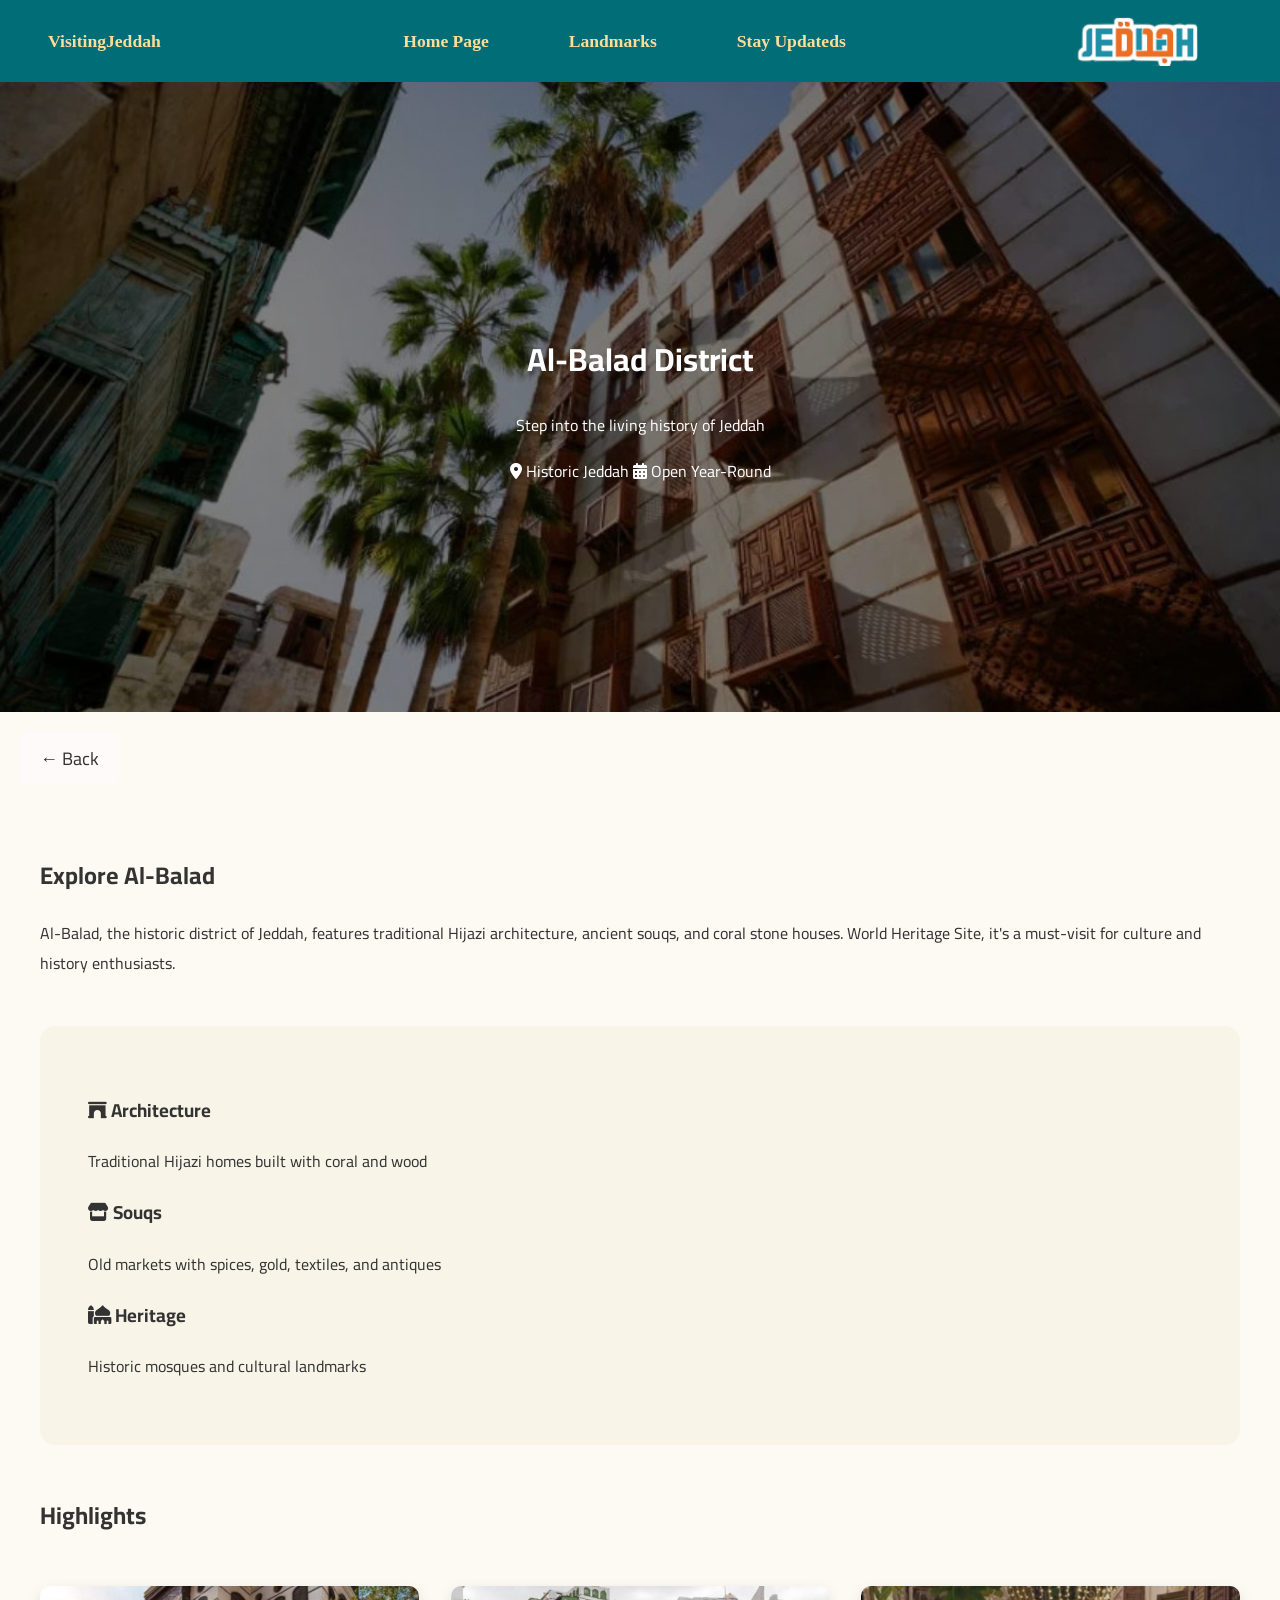
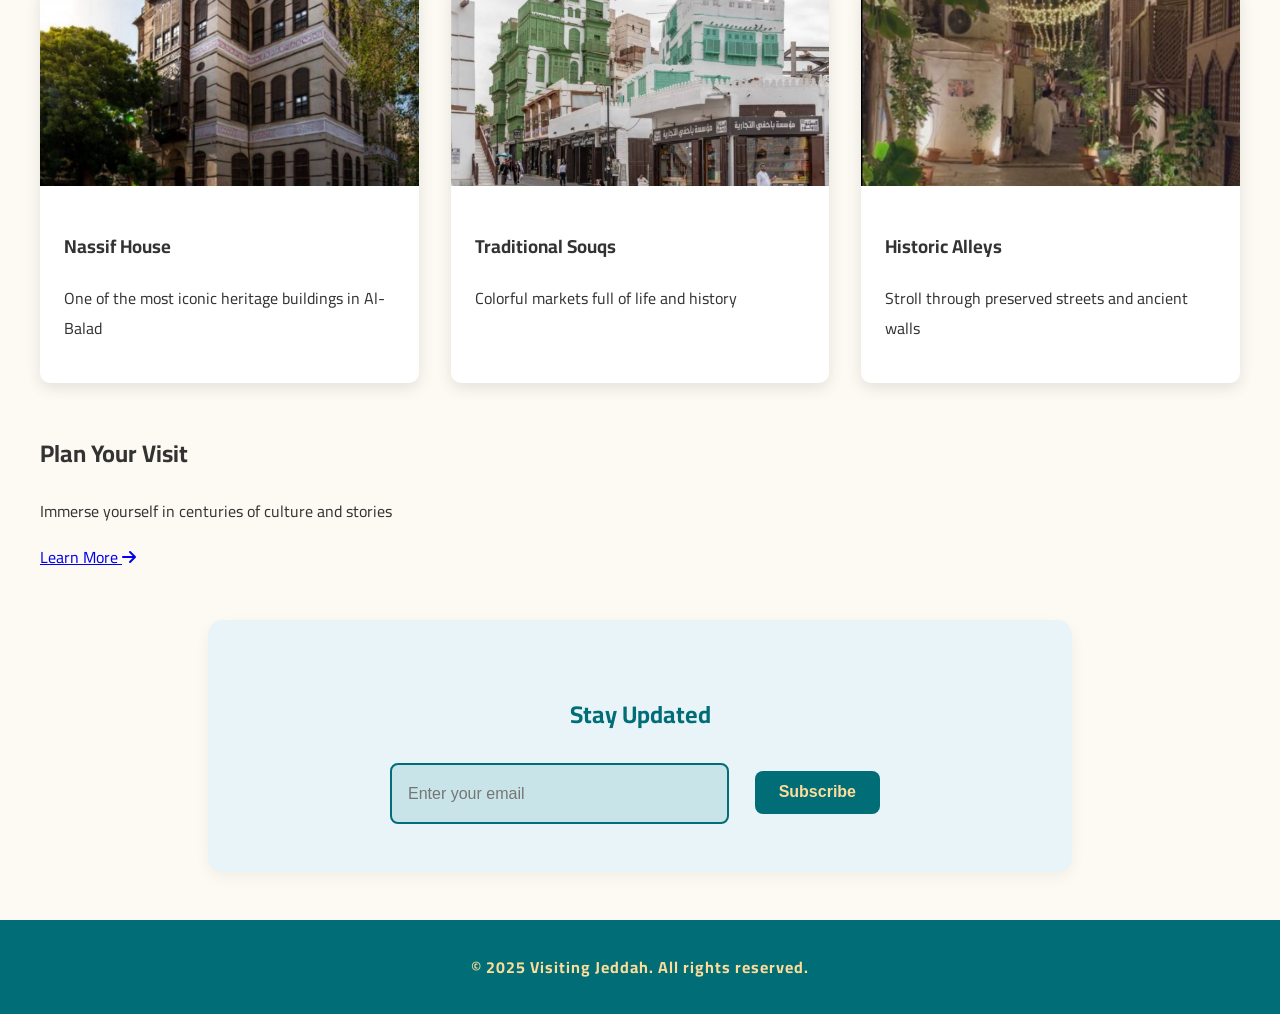
==== albalad.html @ 14b455c6 "first upload" ====
<!DOCTYPE html>
<html lang="en">
<head>
  <meta charset="UTF-8">
  <title>Al-Balad | Jeddah</title>
  <link rel="stylesheet" href="style.css">
  <link href="https://fonts.googleapis.com/css2?family=Cairo:wght@300;400;600;700&display=swap" rel="stylesheet">
  <link rel="stylesheet" href="https://cdnjs.cloudflare.com/ajax/libs/font-awesome/6.0.0/css/all.min.css">
  <style>
    .albalad-hero {
        background: linear-gradient(rgba(0,0,0,0.5), rgba(0,0,0,0.5)), url('image/AL Balad/Image 2025-05-15 Al-Balad 1.jpg') no-repeat center center / cover;
        height: 70vh;
        display: flex;
        align-items: center;
        justify-content: center;
        color: white;
        text-align: center;
    }
    .biennale-content {
      max-width: 1200px;
      margin: 3rem auto;
      padding: 0 2rem;
    }
    .exhibition-highlights {
      display: grid;
      grid-template-columns: repeat(auto-fit, minmax(300px, 1fr));
      gap: 2rem;
      margin: 3rem 0;
    }
    .highlight-card {
      background: white;
      border-radius: 10px;
      overflow: hidden;
      box-shadow: 0 5px 15px rgba(0,0,0,0.1);
      transition: transform 0.3s;
    }
    .highlight-card:hover {
      transform: translateY(-10px);
    }
    .highlight-image {
      height: 200px;
      background-size: cover;
      background-position: center;
    }
    .highlight-text {
      padding: 1.5rem;
    }
    .info-section {
      background: #f8f4e8;
      padding: 3rem;
      border-radius: 15px;
      margin: 3rem 0;
    }
    .back-btn {
      display: inline-block;
     margin: 20px;
     font-size: 18px;
     background-color: #fffafa;
     color: #333;
     padding: 10px 20px;
     text-decoration: none;
     border: none;
    border-radius: 5px;
    cursor: pointer;
}
  </style>
</head>
<body>

  <nav class="main-nav">
    <a href="index.html" class="logo">Visiting<span>Jeddah</span></a>
    <div class="nav-container">
        
      <ul>
        <li><a href="index.html">Home Page </a></li>
        <li><a href="explore.html">Landmarks</a></li>
        <li><a href="#newsletter">Stay Updateds</a></li>
      </ul>
    </div>
    <img src="image/Jeddah _ جدة Sticker by albobah.png" class="nav-image"
    height="50" alt="">
  </nav>
  
  <header class="albalad-hero hero">
    <div class="hero-content">
      <h1>Al-Balad District</h1>
      <p>Step into the living history of Jeddah</p>
      <div class="hero-details">
        <span><i class="fas fa-map-marker-alt"></i> Historic Jeddah</span>
        <span><i class="fas fa-calendar-alt"></i> Open Year-Round</span>
      </div>
    </div>
  </header>
  
  <a href="explore.html" class="back-btn">← Back</a>

  
  <main class="biennale-content">
    <section class="intro-section">
      <h2>Explore Al-Balad</h2>
      <p>Al-Balad, the historic district of Jeddah, features traditional Hijazi architecture, ancient souqs, and coral stone houses.  World Heritage Site, it's a must-visit for culture and history enthusiasts.</p>
    </section>

    <section class="info-section">
      <div class="info-grid">
        <div>
          <h3><i class="fas fa-archway"></i> Architecture</h3>
          <p>Traditional Hijazi homes built with coral and wood</p>
        </div>
        <div>
          <h3><i class="fas fa-store"></i> Souqs</h3>
          <p>Old markets with spices, gold, textiles, and antiques</p>
        </div>
        <div>
          <h3><i class="fas fa-mosque"></i> Heritage</h3>
          <p>Historic mosques and cultural landmarks</p>
        </div>
      </div>
    </section>

    <section class="exhibition-section">
      <h2>Highlights</h2>
      <div class="exhibition-highlights">
        <div class="highlight-card">
          <div class="highlight-image" style="background-image: url('image/AL Balad/Image 2025-05-15 Al-Balad 2.jpg')"></div>
          <div class="highlight-text">
            <h3>Nassif House</h3>
            <p>One of the most iconic heritage buildings in Al-Balad</p>
          </div>
        </div>
        <div class="highlight-card">
          <div class="highlight-image" style="background-image: url('image/AL Balad/Image 2025-05-15 Al-Balad3.jpg')"></div>
          <div class="highlight-text">
            <h3>Traditional Souqs</h3>
            <p>Colorful markets full of life and history</p>
          </div>
        </div>
        <div class="highlight-card">
          <div class="highlight-image" style="background-image: url('image/AL Balad/Image 2025-05-15 AL balad5.jpg')"></div>
          <div class="highlight-text">
            <h3>Historic Alleys</h3>
            <p>Stroll through preserved streets and ancient walls</p>
          </div>
        </div>
      </div>
    </section>

    <section class="cta-section">
      <h2>Plan Your Visit</h2>
      <p>Immerse yourself in centuries of culture and stories</p>
      <a href="https://www.visitalbalad.com/en" class="cta-button" target="_blank">Learn More <i class="fas fa-arrow-right"></i></a>
    </section>
    </main>
    <section id="newsletter" class="newsletter">
      <h3>Stay Updated</h3>
      <form id="subscribeForm" class="email-subscription">
        <input type="email" id="emailInput" placeholder="Enter your email" required>
        <button type="submit">Subscribe</button>
      </form>
      <p id="thankYouMsg" style="display:none; color: green; font-weight:bold; margin-top: 10px;">
        Thank you for subscribing!
      </p>
    </section>
     
    <script>
    document.getElementById("subscribeForm").addEventListener("submit", function(event) {
      event.preventDefault(); 
      var msg = document.getElementById("thankYouMsg");
      msg.style.display = "block"; 
      setTimeout(function() {
        msg.style.display = "none";
      }, 3000);
    });
    
    </script>
     

    <footer>
      <p>&copy; 2025 Visiting Jeddah. All rights reserved.</p>
    </footer>
    
</body>
</html>
---- style.css ----
body {
    margin: 0;
    font-family: 'Cairo', sans-serif;
    background-color: #fdf9f3;
    color: #333;
  }
  
  html {
    scroll-behavior: smooth;
  }
  

  .main-nav {
    background-color: #006d77;
    padding: 1rem 2rem;
    box-shadow: 0 2px 10px rgba(0, 0, 0, 0.1);
  }
  .main-nav {
    display: flex;
    justify-content: space-between;
    align-items: center;
  }

  .nav-image {
    margin-right:50px; 
    display: flex;
    justify-content: right;
  }


  .main-nav ul {
    list-style: none;
    margin: 0;
    padding: 0;
    display: flex;
    justify-content: center;
    
    gap: 3rem;
  }
  
  .main-nav a {
    color: #ffdd99;
    text-decoration: none;
    font-family: "Tagesschrift";
    font-size: 1.1rem;
    font-weight: 700;
    padding: 0.5rem 1rem;
    transition: color 0.3s ease;
  }
  
  .main-nav a:hover {
    color: #ffffff;
    text-decoration: underline;
  }
  

  .main-hero {
    background: linear-gradient(rgba(0, 0, 0, 0.6), rgba(0, 0, 0, 0.6));
    height: 90vh;
    display: flex;
    align-items: center;
    justify-content: center;
    text-align: center;
    color: white;
    position: relative;
    border-radius: 0 0 25px 25px;
    background-image: url('image/65017ec2bd0d59041f22a3ac_jeddah.jpg');
    background-size: cover;
    background-position: center;
    transition: background-image 0.5s ease;
  }
  
  
  .main-hero-content {
    background-color: rgba(255, 255, 255, 0.1);
    padding: 2rem 3rem;
    border-radius: 20px;
    backdrop-filter: blur(5px);
    animation: fadeInDown 1s ease-out;
  }
  
  .main-hero-content h1 {
    font-size: 3rem;
    margin-bottom: 1rem;
    color: #ffdd99;
  }
  
  .main-hero-content p {
    font-size: 1.2rem;
    color: #fdfdfd;
  }

  .main-hero:hover {
    background-image: url('image/jeddahph2.png.jpg');
  }
  
  .itinerary-card{
    background:#dbeaf2;
    border-radius:16px;
    box-shadow:0 4px 18px rgba(0,0,0,.08);
    margin-bottom: 1.25rem;      
    overflow: hidden;             
    width: 100%;                 
    max-width: 100%;             
    box-sizing: border-box; 
    display:flex;
    flex-wrap:wrap;
  }
  .img-grid{
    flex:1 1 500px;
    display:grid;
    
    gap:8px;
    padding:24px;}
  
  
  .details{
    flex:1 1 320px;
    padding:48px 40px;
    min-width:280px;
  }
  .details h6{
    margin:0 0 6px;
    text-transform:uppercase;
    font-size:12px;color:#8a8a8a;
    letter-spacing:.5px;
  }
  .details h2{
    margin:0 0 18px;
    font-size:28px;
    line-height:1.25;
  }
  .details p{
    margin:0 0 28px;
    color:#555;
    line-height:1.6;
  }

  .cards-container {
    display: flex;
    flex-direction: column;
    align-items: center;
    gap: 1.5rem;
    padding: 2rem;
  }
    
  .row {
    display: flex;
    justify-content: center;
    gap: 2rem;
    flex-wrap: wrap;
    margin-bottom: 1rem;
  }
    p1{
      background-color:#cde8f2;
      border-radius: 10px;
      margin: 10px;
    }
    .card{
      display: block;
      width: 15cm;
      height: 7.5cm;
      background-image:url("image/Jeddah-Yacht-Club-Marina.png");
      background-size: cover;
      background-position: center;
      background-repeat: no-repeat;
      background-color: #ffffff;
      border-radius: 20px;
      border: 2px solid #006d77;
      padding: 1.5rem;
      text-align: center;
      text-decoration: none;
      color: #ffffff;
      transition: all 0.3s ease;
      box-shadow: 0 6px 16px rgba(0, 0, 0, 0.07);
    }
  
    .card1 {
      display: block;
      width: 15cm;
      height: 7.5cm;
      background-image:url("image/RFY3MEI7ESNI3SDD4LVPNYPF6M.jpg");
      background-size: cover;
      background-position: center;
      background-repeat: no-repeat;
      background-color: #ffffff;
      border-radius: 20px;
      border: 2px solid #006d77;
      padding: 1.5rem;
      text-align: center;
      text-decoration: none;
      color: #ffffff;
      transition: all 0.3s ease;
      box-shadow: 0 6px 16px rgba(0, 0, 0, 0.07);
    }
  
    .card2 {
      display: block;
      width: 15cm;
      height: 7.5cm;
      background-image:url("image/art.JPG");
      background-size: cover;
      background-position: center;
      background-repeat: no-repeat;
      background-color: #ffffff;
      border-radius: 20px;
      border: 2px solid #006d77;
      padding: 1.5rem;
      text-align: center;
      text-decoration: none;
      color: #ffffff;
      transition: all 0.3s ease;
      box-shadow: 0 6px 16px rgba(0, 0, 0, 0.07);
    }
  
    .card3{
      display: block;
      width: 15cm;
      height:7.5cm;
      background-image:url("image/w6WvOcgIltDnesT5p82S8QKuw3GS2NWeLCydoYrV.jpg");
      background-size: cover;
      background-position: center;
      background-repeat: no-repeat;
      background-color: #ffffff;
      border-radius: 20px;
      border: 2px solid #006d77;
      padding: 1.5rem;
      text-align: center;
      text-decoration: none;
      color: #ffffff;
      transition: all 0.3s ease;
      box-shadow: 0 6px 16px rgba(0, 0, 0, 0.07);}
  
    


  .card:hover {
    transform: translateY(-4px);
    box-shadow: 0 12px 24px rgba(0, 0, 0, 0.1);
    
  }
  
  .card1:hover {
    transform: translateY(-4px);
    box-shadow: 0 12px 24px rgba(0, 0, 0, 0.1);
    
  }

  .card2:hover {
    transform: translateY(-4px);
    box-shadow: 0 12px 24px rgba(0, 0, 0, 0.1);
    
  }
  

  .card3:hover {
    transform: translateY(-4px);
    box-shadow: 0 12px 24px rgba(0, 0, 0, 0.1);
    
  }
  .card h3,.card1 h3 ,.card2 h3,.card3 h3{
    margin: 0 0 0.5rem;
    font-size: 1.4rem;
    color: #ffffff;
  }
  
  .card p,.card1 p,.card2 p,.card3 p{
    margin: 0 0 1rem;
    color: #ffffff;
    font-size: 0.95rem;
  }
  
.card-link {
  font-weight: bold;
  color: #ffffff;
  text-decoration: none;
  font-size: 0.95rem;
  text-shadow: 1px 1px 3px rgba(0, 0, 0, 0.7); 
}

  .card-link {
    font-weight: bold;
    color: #ffffff;
    text-decoration: none;
    font-size: 0.95rem;
  }
  
  .card-link:hover {
    text-decoration: underline;
  }
  
  .newsletter {
    background-color: #e8f4f8;
    padding: 3rem 2rem;
    text-align: center;
    margin: 2rem auto;
    max-width: 800px;
    border-radius: 15px;
    box-shadow: 0 5px 15px rgba(0, 0, 0, 0.05);
  }
  
  .newsletter h3 {
    color: #006d77;
    margin-bottom: 1.5rem;
    font-size: 1.5rem;
  }
  
  .email-subscription {
    display: flex;
    justify-content: center;
    gap: 1rem;
    max-width: 500px;
    margin: 0 auto;
  }
  
  .email-subscription input {
    padding: 0.8rem 1rem;
    border: 2px solid #006d77;
    border-radius: 8px;
    font-size: 1rem;
    flex-grow: 1;
    min-width: 200px;
  }
  
  .email-subscription button {
    background-color: #006d77;
    color: #ffdd99;
    border: none;
    padding: 0.8rem 1.5rem;
    border-radius: 8px;
    font-size: 1rem;
    font-weight: bold;
    cursor: pointer;
    transition: background-color 0.3s ease;
  }
  
  .email-subscription button:hover {
    background-color: #00565e;
  }
  
  footer {
    text-align: center;
    padding: 1rem;
    background: #006d77;
    color: #ffdd99;
    margin-top: 3rem;
    font-weight: bold;
    letter-spacing: 1px;
  }


  .events-divider {
    margin: 40px 0;
  }
  
  .divider-title {
    color: #006d77;
    text-align: center;
    font-size: 1.8rem;
    margin: 30px 0;
  }
  
  .seasonal-cards {
    display: flex;
    justify-content: center;
    gap: 20px;
    flex-wrap: wrap;
  }

  .popup {
    display: none; 
    position: fixed; 
     
    left: 0; top: 0;
    width: 100%; height: 100%;
    background-color: rgba(77, 77, 77, 0.5);
  }

 .popup-content {
background-color:#ffffff;
margin: 15% auto;
padding: 50px;

width: 300px;
text-align: center;

position: relative; 
}

.close-btn {
position: absolute; 
top: 10px;         
right: 10px;      
font-size: 24px;
background: none;
border: none;
color: #333;
cursor: pointer;
}


  

  input {
    padding: 8px;
    width: 90%;
    margin-top: 2.5px;
    background-color: #c9e4e8;
  }

  button {
  background-color: #006d77;
  color: #ffdd99;
  border: none;
  margin: 10px;
  border-radius: 8px;
  font-size: 1rem;
  font-weight: bold;
  cursor: pointer;

  transition: background-color 0.3s ease;
  }
  video{
    width: 300px;
height: 200px;
border:10 cm;
  }
  p{
    font-size: medium;
  }
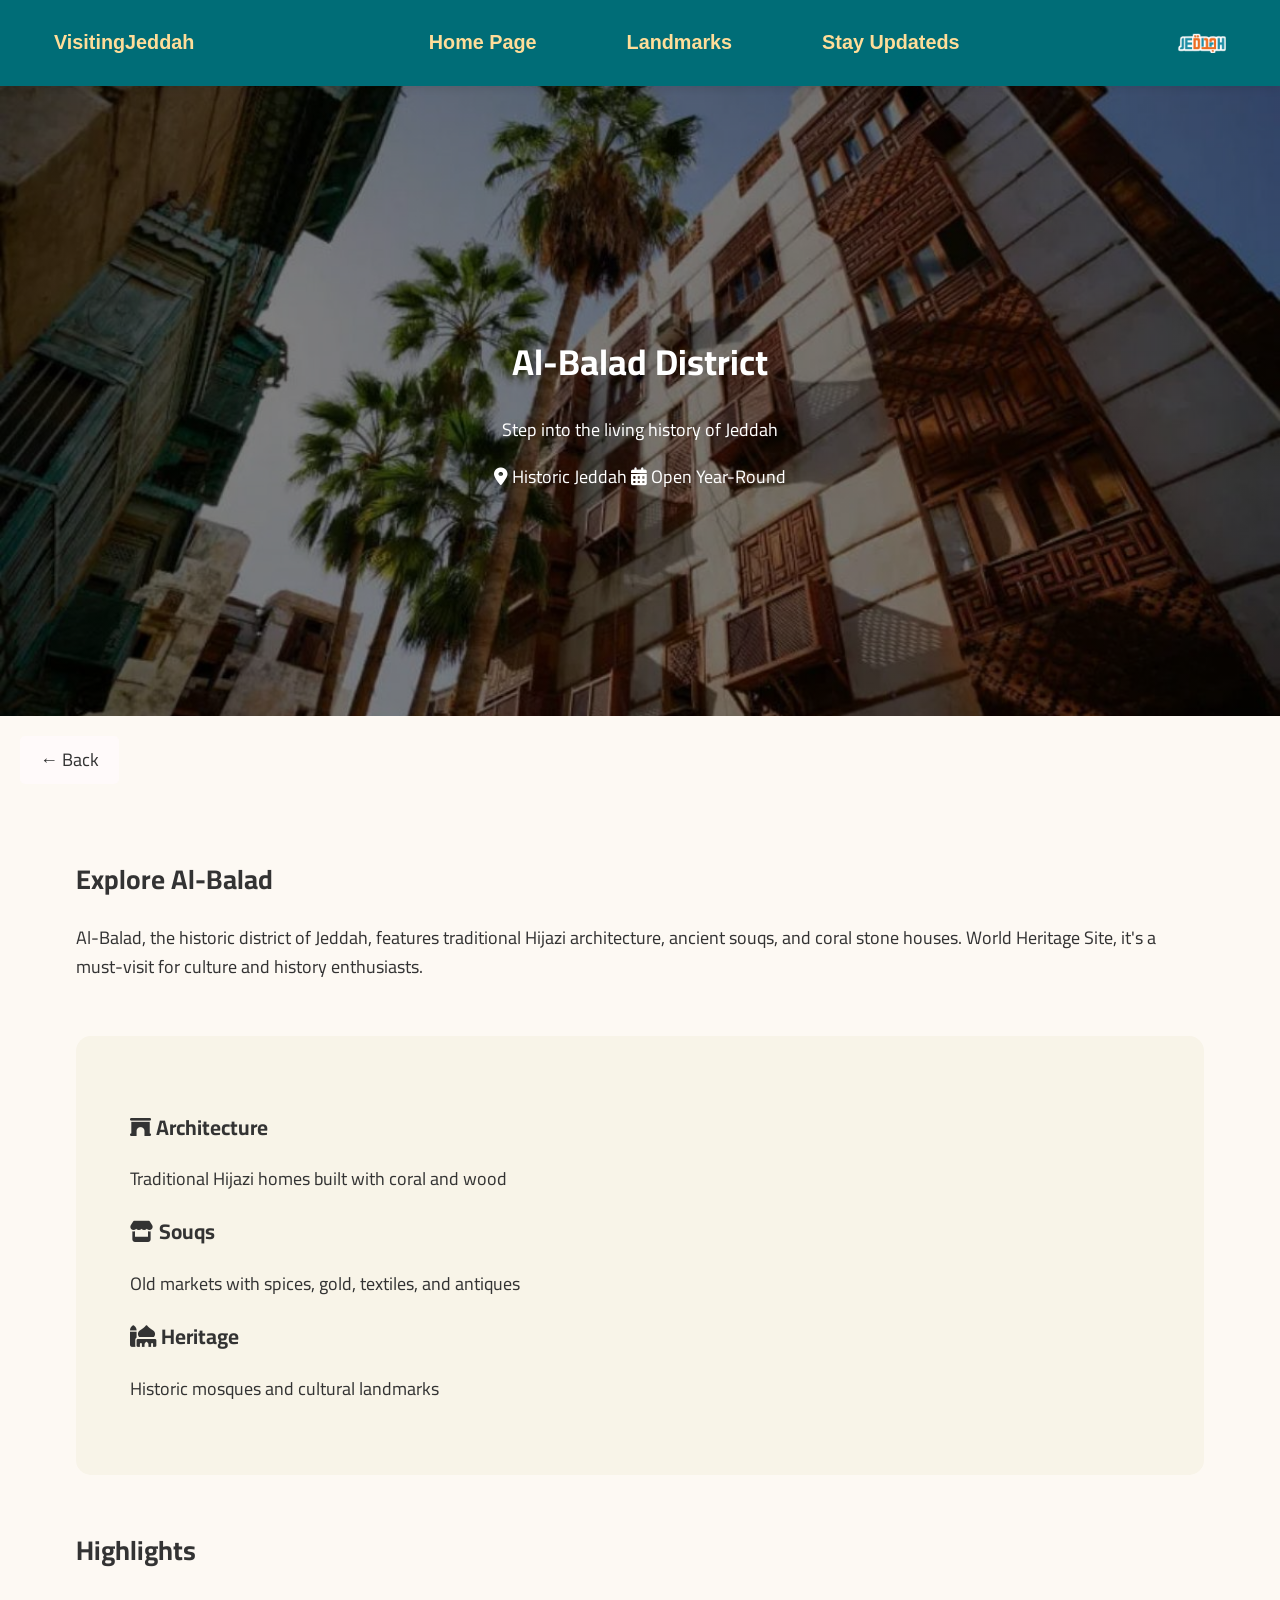
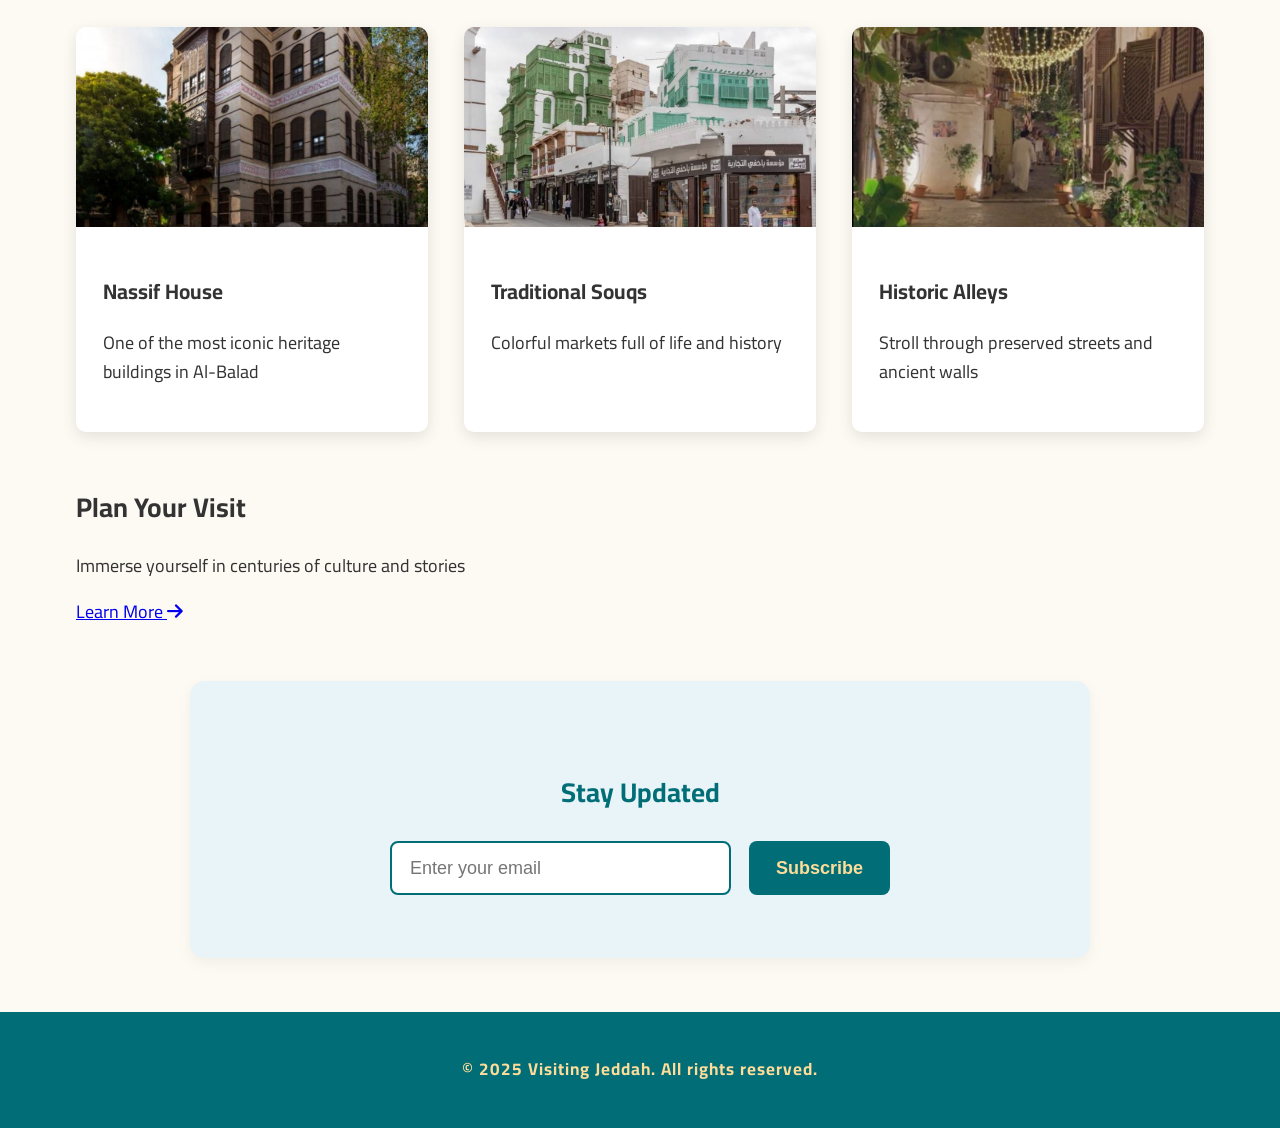
==== commit 54e85fc8: "update" ====
--- a/albalad.html
+++ b/albalad.html
@@ -1,183 +1,208 @@
-<!DOCTYPE html>
-<html lang="en">
-<head>
-  <meta charset="UTF-8">
-  <title>Al-Balad | Jeddah</title>
-  <link rel="stylesheet" href="style.css">
-  <link href="https://fonts.googleapis.com/css2?family=Cairo:wght@300;400;600;700&display=swap" rel="stylesheet">
-  <link rel="stylesheet" href="https://cdnjs.cloudflare.com/ajax/libs/font-awesome/6.0.0/css/all.min.css">
-  <style>
-    .albalad-hero {
-        background: linear-gradient(rgba(0,0,0,0.5), rgba(0,0,0,0.5)), url('image/AL Balad/Image 2025-05-15 Al-Balad 1.jpg') no-repeat center center / cover;
-        height: 70vh;
-        display: flex;
-        align-items: center;
-        justify-content: center;
-        color: white;
-        text-align: center;
-    }
-    .biennale-content {
-      max-width: 1200px;
-      margin: 3rem auto;
-      padding: 0 2rem;
-    }
-    .exhibition-highlights {
-      display: grid;
-      grid-template-columns: repeat(auto-fit, minmax(300px, 1fr));
-      gap: 2rem;
-      margin: 3rem 0;
-    }
-    .highlight-card {
-      background: white;
-      border-radius: 10px;
-      overflow: hidden;
-      box-shadow: 0 5px 15px rgba(0,0,0,0.1);
-      transition: transform 0.3s;
-    }
-    .highlight-card:hover {
-      transform: translateY(-10px);
-    }
-    .highlight-image {
-      height: 200px;
-      background-size: cover;
-      background-position: center;
-    }
-    .highlight-text {
-      padding: 1.5rem;
-    }
-    .info-section {
-      background: #f8f4e8;
-      padding: 3rem;
-      border-radius: 15px;
-      margin: 3rem 0;
-    }
-    .back-btn {
-      display: inline-block;
-     margin: 20px;
-     font-size: 18px;
-     background-color: #fffafa;
-     color: #333;
-     padding: 10px 20px;
-     text-decoration: none;
-     border: none;
-    border-radius: 5px;
-    cursor: pointer;
-}
-  </style>
-</head>
-<body>
-
-  <nav class="main-nav">
-    <a href="index.html" class="logo">Visiting<span>Jeddah</span></a>
-    <div class="nav-container">
-        
-      <ul>
-        <li><a href="index.html">Home Page </a></li>
-        <li><a href="explore.html">Landmarks</a></li>
-        <li><a href="#newsletter">Stay Updateds</a></li>
-      </ul>
-    </div>
-    <img src="image/Jeddah _ جدة Sticker by albobah.png" class="nav-image"
-    height="50" alt="">
-  </nav>
-  
-  <header class="albalad-hero hero">
-    <div class="hero-content">
-      <h1>Al-Balad District</h1>
-      <p>Step into the living history of Jeddah</p>
-      <div class="hero-details">
-        <span><i class="fas fa-map-marker-alt"></i> Historic Jeddah</span>
-        <span><i class="fas fa-calendar-alt"></i> Open Year-Round</span>
-      </div>
-    </div>
-  </header>
-  
-  <a href="explore.html" class="back-btn">← Back</a>
-
-  
-  <main class="biennale-content">
-    <section class="intro-section">
-      <h2>Explore Al-Balad</h2>
-      <p>Al-Balad, the historic district of Jeddah, features traditional Hijazi architecture, ancient souqs, and coral stone houses.  World Heritage Site, it's a must-visit for culture and history enthusiasts.</p>
-    </section>
-
-    <section class="info-section">
-      <div class="info-grid">
-        <div>
-          <h3><i class="fas fa-archway"></i> Architecture</h3>
-          <p>Traditional Hijazi homes built with coral and wood</p>
-        </div>
-        <div>
-          <h3><i class="fas fa-store"></i> Souqs</h3>
-          <p>Old markets with spices, gold, textiles, and antiques</p>
-        </div>
-        <div>
-          <h3><i class="fas fa-mosque"></i> Heritage</h3>
-          <p>Historic mosques and cultural landmarks</p>
-        </div>
-      </div>
-    </section>
-
-    <section class="exhibition-section">
-      <h2>Highlights</h2>
-      <div class="exhibition-highlights">
-        <div class="highlight-card">
-          <div class="highlight-image" style="background-image: url('image/AL Balad/Image 2025-05-15 Al-Balad 2.jpg')"></div>
-          <div class="highlight-text">
-            <h3>Nassif House</h3>
-            <p>One of the most iconic heritage buildings in Al-Balad</p>
-          </div>
-        </div>
-        <div class="highlight-card">
-          <div class="highlight-image" style="background-image: url('image/AL Balad/Image 2025-05-15 Al-Balad3.jpg')"></div>
-          <div class="highlight-text">
-            <h3>Traditional Souqs</h3>
-            <p>Colorful markets full of life and history</p>
-          </div>
-        </div>
-        <div class="highlight-card">
-          <div class="highlight-image" style="background-image: url('image/AL Balad/Image 2025-05-15 AL balad5.jpg')"></div>
-          <div class="highlight-text">
-            <h3>Historic Alleys</h3>
-            <p>Stroll through preserved streets and ancient walls</p>
-          </div>
-        </div>
-      </div>
-    </section>
-
-    <section class="cta-section">
-      <h2>Plan Your Visit</h2>
-      <p>Immerse yourself in centuries of culture and stories</p>
-      <a href="https://www.visitalbalad.com/en" class="cta-button" target="_blank">Learn More <i class="fas fa-arrow-right"></i></a>
-    </section>
-    </main>
-    <section id="newsletter" class="newsletter">
-      <h3>Stay Updated</h3>
-      <form id="subscribeForm" class="email-subscription">
-        <input type="email" id="emailInput" placeholder="Enter your email" required>
-        <button type="submit">Subscribe</button>
-      </form>
-      <p id="thankYouMsg" style="display:none; color: green; font-weight:bold; margin-top: 10px;">
-        Thank you for subscribing!
-      </p>
-    </section>
-     
-    <script>
-    document.getElementById("subscribeForm").addEventListener("submit", function(event) {
-      event.preventDefault(); 
-      var msg = document.getElementById("thankYouMsg");
-      msg.style.display = "block"; 
-      setTimeout(function() {
-        msg.style.display = "none";
-      }, 3000);
-    });
-    
-    </script>
-     
-
-    <footer>
-      <p>&copy; 2025 Visiting Jeddah. All rights reserved.</p>
-    </footer>
-    
-</body>
-</html>
+<!DOCTYPE html>
+<html lang="en">
+<head>
+  <meta charset="UTF-8">
+  <title>Al-Balad | Jeddah</title>
+  <link rel="stylesheet" href="style.css">
+  <link href="https://fonts.googleapis.com/css2?family=Cairo:wght@300;400;600;700&display=swap" rel="stylesheet">
+  <link rel="stylesheet" href="https://cdnjs.cloudflare.com/ajax/libs/font-awesome/6.0.0/css/all.min.css">
+  <style>
+    .albalad-hero {
+        background: linear-gradient(rgba(0,0,0,0.5), rgba(0,0,0,0.5)), url('image/AL Balad/Image 2025-05-15 Al-Balad 1.jpg') no-repeat center center / cover;
+        height: 70vh;
+        display: flex;
+        align-items: center;
+        justify-content: center;
+        color: white;
+        text-align: center;
+    }
+    .biennale-content {
+      max-width: 1200px;
+      margin: 3rem auto;
+      padding: 0 2rem;
+    }
+    .exhibition-highlights {
+      display: grid;
+      grid-template-columns: repeat(auto-fit, minmax(300px, 1fr));
+      gap: 2rem;
+      margin: 3rem 0;
+    }
+    .highlight-card {
+      background: white;
+      border-radius: 10px;
+      overflow: hidden;
+      box-shadow: 0 5px 15px rgba(0,0,0,0.1);
+      transition: transform 0.3s;
+    }
+    .highlight-card:hover {
+      transform: translateY(-10px);
+    }
+    .highlight-image {
+      height: 200px;
+      background-size: cover;
+      background-position: center;
+    }
+    .highlight-text {
+      padding: 1.5rem;
+    }
+    .info-section {
+      background: #f8f4e8;
+      padding: 3rem;
+      border-radius: 15px;
+      margin: 3rem 0;
+    }
+    .back-btn {
+      display: inline-block;
+     margin: 20px;
+     font-size: 18px;
+     background-color: #fffafa;
+     color: #333;
+     padding: 10px 20px;
+     text-decoration: none;
+     border: none;
+    border-radius: 5px;
+    cursor: pointer;
+}
+  </style>
+</head>
+<body>
+
+  <nav class="main-nav">
+    <a href="index.html" class="logo">Visiting<span>Jeddah</span></a>
+    <button class="menu-toggle" id="menuToggle" aria-label="Toggle navigation menu">
+      <span></span>
+      <span></span>
+      <span></span>
+    </button>
+    <div class="nav-container" id="navContainer">
+        
+      <ul>
+        <li><a href="index.html">Home Page </a></li>
+        <li><a href="explore.html">Landmarks</a></li>
+        <li><a href="#newsletter">Stay Updateds</a></li>
+      </ul>
+    </div>
+    <img src="image/Jeddah _ جدة Sticker by albobah.png" class="nav-image"
+    height="50" alt="">
+  </nav>
+  
+  <header class="albalad-hero hero">
+    <div class="hero-content">
+      <h1>Al-Balad District</h1>
+      <p>Step into the living history of Jeddah</p>
+      <div class="hero-details">
+        <span><i class="fas fa-map-marker-alt"></i> Historic Jeddah</span>
+        <span><i class="fas fa-calendar-alt"></i> Open Year-Round</span>
+      </div>
+    </div>
+  </header>
+  
+  <a href="explore.html" class="back-btn">← Back</a>
+
+  
+  <main class="biennale-content">
+    <section class="intro-section">
+      <h2>Explore Al-Balad</h2>
+      <p>Al-Balad, the historic district of Jeddah, features traditional Hijazi architecture, ancient souqs, and coral stone houses.  World Heritage Site, it's a must-visit for culture and history enthusiasts.</p>
+    </section>
+
+    <section class="info-section">
+      <div class="info-grid">
+        <div>
+          <h3><i class="fas fa-archway"></i> Architecture</h3>
+          <p>Traditional Hijazi homes built with coral and wood</p>
+        </div>
+        <div>
+          <h3><i class="fas fa-store"></i> Souqs</h3>
+          <p>Old markets with spices, gold, textiles, and antiques</p>
+        </div>
+        <div>
+          <h3><i class="fas fa-mosque"></i> Heritage</h3>
+          <p>Historic mosques and cultural landmarks</p>
+        </div>
+      </div>
+    </section>
+
+    <section class="exhibition-section">
+      <h2>Highlights</h2>
+      <div class="exhibition-highlights">
+        <div class="highlight-card">
+          <div class="highlight-image" style="background-image: url('image/AL Balad/Image 2025-05-15 Al-Balad 2.jpg')"></div>
+          <div class="highlight-text">
+            <h3>Nassif House</h3>
+            <p>One of the most iconic heritage buildings in Al-Balad</p>
+          </div>
+        </div>
+        <div class="highlight-card">
+          <div class="highlight-image" style="background-image: url('image/AL Balad/Image 2025-05-15 Al-Balad3.jpg')"></div>
+          <div class="highlight-text">
+            <h3>Traditional Souqs</h3>
+            <p>Colorful markets full of life and history</p>
+          </div>
+        </div>
+        <div class="highlight-card">
+          <div class="highlight-image" style="background-image: url('image/AL Balad/Image 2025-05-15 AL balad5.jpg')"></div>
+          <div class="highlight-text">
+            <h3>Historic Alleys</h3>
+            <p>Stroll through preserved streets and ancient walls</p>
+          </div>
+        </div>
+      </div>
+    </section>
+
+    <section class="cta-section">
+      <h2>Plan Your Visit</h2>
+      <p>Immerse yourself in centuries of culture and stories</p>
+      <a href="https://www.visitalbalad.com/en" class="cta-button" target="_blank">Learn More <i class="fas fa-arrow-right"></i></a>
+    </section>
+    </main>
+    <section id="newsletter" class="newsletter">
+      <h3>Stay Updated</h3>
+      <form id="subscribeForm" class="email-subscription">
+        <input type="email" id="emailInput" placeholder="Enter your email" required>
+        <button type="submit">Subscribe</button>
+      </form>
+      <p id="thankYouMsg" style="display:none; color: green; font-weight:bold; margin-top: 10px;">
+        Thank you for subscribing!
+      </p>
+    </section>
+     
+    <script>
+    document.getElementById("subscribeForm").addEventListener("submit", function(event) {
+      event.preventDefault(); 
+      var msg = document.getElementById("thankYouMsg");
+      msg.style.display = "block"; 
+      setTimeout(function() {
+        msg.style.display = "none";
+      }, 3000);
+    });
+    
+    
+    // Mobile Menu Toggle
+    const menuToggle = document.getElementById("menuToggle");
+    const navContainer = document.getElementById("navContainer");
+    
+    if (menuToggle && navContainer) {
+      menuToggle.addEventListener("click", function() {
+        menuToggle.classList.toggle("active");
+        navContainer.classList.toggle("active");
+      });
+
+      // Close mobile menu when a link is clicked
+      const navLinks = navContainer.querySelectorAll("a");
+      navLinks.forEach(link => {
+        link.addEventListener("click", function() {
+          menuToggle.classList.remove("active");
+          navContainer.classList.remove("active");
+        });
+      });
+    }
+    </script>
+     
+
+    <footer>
+      <p>&copy; 2025 Visiting Jeddah. All rights reserved.</p>
+    </footer>
+    
+</body>
+</html>
--- a/style.css
+++ b/style.css
@@ -1,432 +1,842 @@
+
+/* ===== GLOBAL STYLES ===== */
+* {
+  box-sizing: border-box;
+}
+
+html {
+  scroll-behavior: smooth;
+  font-size: 16px;
+}
 
 body {
-    margin: 0;
-    font-family: 'Cairo', sans-serif;
-    background-color: #fdf9f3;
-    color: #333;
-  }
-  
-  html {
-    scroll-behavior: smooth;
-  }
-  
-
-  .main-nav {
-    background-color: #006d77;
-    padding: 1rem 2rem;
-    box-shadow: 0 2px 10px rgba(0, 0, 0, 0.1);
-  }
-  .main-nav {
-    display: flex;
-    justify-content: space-between;
-    align-items: center;
-  }
-
-  .nav-image {
-    margin-right:50px; 
-    display: flex;
-    justify-content: right;
-  }
-
-
-  .main-nav ul {
-    list-style: none;
-    margin: 0;
-    padding: 0;
-    display: flex;
-    justify-content: center;
-    
-    gap: 3rem;
-  }
-  
-  .main-nav a {
-    color: #ffdd99;
-    text-decoration: none;
-    font-family: "Tagesschrift";
-    font-size: 1.1rem;
-    font-weight: 700;
-    padding: 0.5rem 1rem;
-    transition: color 0.3s ease;
-  }
-  
-  .main-nav a:hover {
-    color: #ffffff;
-    text-decoration: underline;
-  }
-  
-
-  .main-hero {
-    background: linear-gradient(rgba(0, 0, 0, 0.6), rgba(0, 0, 0, 0.6));
-    height: 90vh;
-    display: flex;
-    align-items: center;
-    justify-content: center;
-    text-align: center;
-    color: white;
-    position: relative;
-    border-radius: 0 0 25px 25px;
-    background-image: url('image/65017ec2bd0d59041f22a3ac_jeddah.jpg');
-    background-size: cover;
-    background-position: center;
-    transition: background-image 0.5s ease;
-  }
-  
-  
-  .main-hero-content {
-    background-color: rgba(255, 255, 255, 0.1);
-    padding: 2rem 3rem;
-    border-radius: 20px;
-    backdrop-filter: blur(5px);
-    animation: fadeInDown 1s ease-out;
-  }
-  
-  .main-hero-content h1 {
-    font-size: 3rem;
-    margin-bottom: 1rem;
-    color: #ffdd99;
-  }
-  
-  .main-hero-content p {
-    font-size: 1.2rem;
-    color: #fdfdfd;
-  }
-
-  .main-hero:hover {
-    background-image: url('image/jeddahph2.png.jpg');
-  }
-  
-  .itinerary-card{
-    background:#dbeaf2;
-    border-radius:16px;
-    box-shadow:0 4px 18px rgba(0,0,0,.08);
-    margin-bottom: 1.25rem;      
-    overflow: hidden;             
-    width: 100%;                 
-    max-width: 100%;             
-    box-sizing: border-box; 
-    display:flex;
-    flex-wrap:wrap;
-  }
-  .img-grid{
-    flex:1 1 500px;
-    display:grid;
-    
-    gap:8px;
-    padding:24px;}
-  
-  
-  .details{
-    flex:1 1 320px;
-    padding:48px 40px;
-    min-width:280px;
-  }
-  .details h6{
-    margin:0 0 6px;
-    text-transform:uppercase;
-    font-size:12px;color:#8a8a8a;
-    letter-spacing:.5px;
-  }
-  .details h2{
-    margin:0 0 18px;
-    font-size:28px;
-    line-height:1.25;
-  }
-  .details p{
-    margin:0 0 28px;
-    color:#555;
-    line-height:1.6;
-  }
-
-  .cards-container {
-    display: flex;
-    flex-direction: column;
-    align-items: center;
-    gap: 1.5rem;
-    padding: 2rem;
-  }
-    
-  .row {
-    display: flex;
-    justify-content: center;
-    gap: 2rem;
-    flex-wrap: wrap;
-    margin-bottom: 1rem;
-  }
-    p1{
-      background-color:#cde8f2;
-      border-radius: 10px;
-      margin: 10px;
-    }
-    .card{
-      display: block;
-      width: 15cm;
-      height: 7.5cm;
-      background-image:url("image/Jeddah-Yacht-Club-Marina.png");
-      background-size: cover;
-      background-position: center;
-      background-repeat: no-repeat;
-      background-color: #ffffff;
-      border-radius: 20px;
-      border: 2px solid #006d77;
-      padding: 1.5rem;
-      text-align: center;
-      text-decoration: none;
-      color: #ffffff;
-      transition: all 0.3s ease;
-      box-shadow: 0 6px 16px rgba(0, 0, 0, 0.07);
-    }
-  
-    .card1 {
-      display: block;
-      width: 15cm;
-      height: 7.5cm;
-      background-image:url("image/RFY3MEI7ESNI3SDD4LVPNYPF6M.jpg");
-      background-size: cover;
-      background-position: center;
-      background-repeat: no-repeat;
-      background-color: #ffffff;
-      border-radius: 20px;
-      border: 2px solid #006d77;
-      padding: 1.5rem;
-      text-align: center;
-      text-decoration: none;
-      color: #ffffff;
-      transition: all 0.3s ease;
-      box-shadow: 0 6px 16px rgba(0, 0, 0, 0.07);
-    }
-  
-    .card2 {
-      display: block;
-      width: 15cm;
-      height: 7.5cm;
-      background-image:url("image/art.JPG");
-      background-size: cover;
-      background-position: center;
-      background-repeat: no-repeat;
-      background-color: #ffffff;
-      border-radius: 20px;
-      border: 2px solid #006d77;
-      padding: 1.5rem;
-      text-align: center;
-      text-decoration: none;
-      color: #ffffff;
-      transition: all 0.3s ease;
-      box-shadow: 0 6px 16px rgba(0, 0, 0, 0.07);
-    }
-  
-    .card3{
-      display: block;
-      width: 15cm;
-      height:7.5cm;
-      background-image:url("image/w6WvOcgIltDnesT5p82S8QKuw3GS2NWeLCydoYrV.jpg");
-      background-size: cover;
-      background-position: center;
-      background-repeat: no-repeat;
-      background-color: #ffffff;
-      border-radius: 20px;
-      border: 2px solid #006d77;
-      padding: 1.5rem;
-      text-align: center;
-      text-decoration: none;
-      color: #ffffff;
-      transition: all 0.3s ease;
-      box-shadow: 0 6px 16px rgba(0, 0, 0, 0.07);}
-  
-    
-
-
-  .card:hover {
-    transform: translateY(-4px);
-    box-shadow: 0 12px 24px rgba(0, 0, 0, 0.1);
-    
-  }
-  
-  .card1:hover {
-    transform: translateY(-4px);
-    box-shadow: 0 12px 24px rgba(0, 0, 0, 0.1);
-    
-  }
-
-  .card2:hover {
-    transform: translateY(-4px);
-    box-shadow: 0 12px 24px rgba(0, 0, 0, 0.1);
-    
-  }
-  
-
-  .card3:hover {
-    transform: translateY(-4px);
-    box-shadow: 0 12px 24px rgba(0, 0, 0, 0.1);
-    
-  }
-  .card h3,.card1 h3 ,.card2 h3,.card3 h3{
-    margin: 0 0 0.5rem;
-    font-size: 1.4rem;
-    color: #ffffff;
-  }
-  
-  .card p,.card1 p,.card2 p,.card3 p{
-    margin: 0 0 1rem;
-    color: #ffffff;
-    font-size: 0.95rem;
-  }
-  
+  margin: 0;
+  font-family: 'Cairo', sans-serif;
+  background-color: #fdf9f3;
+  color: #333;
+  line-height: 1.6;
+}
+
+/* ===== NAVIGATION ===== */
+.main-nav {
+  background-color: #006d77;
+  padding: 1rem;
+  box-shadow: 0 2px 10px rgba(0, 0, 0, 0.1);
+  display: flex;
+  justify-content: space-between;
+  align-items: center;
+  flex-wrap: wrap;
+  gap: 1rem;
+  position: relative;
+  z-index: 100;
+}
+
+.logo {
+  color: #ffdd99;
+  text-decoration: none;
+  font-family: "Tagesschrift", sans-serif;
+  font-size: 1.2rem;
+  font-weight: 700;
+  white-space: nowrap;
+  flex-shrink: 0;
+}
+
+.logo span {
+  color: #ffdd99;
+}
+
+.menu-toggle {
+  display: flex;
+  flex-direction: column;
+  cursor: pointer;
+  gap: 5px;
+  background: none;
+  border: none;
+  padding: 0.5rem;
+  margin-left: auto;
+}
+
+.menu-toggle span {
+  width: 25px;
+  height: 3px;
+  background-color: #ffdd99;
+  transition: all 0.3s ease;
+  border-radius: 2px;
+  display: block;
+}
+
+.menu-toggle.active span:nth-child(1) {
+  transform: rotate(45deg) translate(8px, 8px);
+}
+
+.menu-toggle.active span:nth-child(2) {
+  opacity: 0;
+}
+
+.menu-toggle.active span:nth-child(3) {
+  transform: rotate(-45deg) translate(8px, -8px);
+}
+
+.nav-container {
+  display: none;
+  justify-content: center;
+  flex: 1 1 100%;
+  width: 100%;
+}
+
+.nav-container.active {
+  display: flex;
+}
+
+.nav-container ul {
+  list-style: none;
+  margin: 0;
+  padding: 0;
+  display: flex;
+  justify-content: center;
+  flex-wrap: wrap;
+  gap: 1.5rem;
+  width: 100%;
+}
+
+.main-nav a {
+  color: #ffdd99;
+  text-decoration: none;
+  font-family: "Tagesschrift", sans-serif;
+  font-size: 1rem;
+  font-weight: 700;
+  padding: 0.5rem 1rem;
+  transition: color 0.3s ease;
+  display: inline-block;
+}
+
+.main-nav a:hover {
+  color: #ffffff;
+  text-decoration: underline;
+}
+
+.nav-image {
+  max-width: 50px;
+  height: auto;
+  flex-shrink: 0;
+  display: none;
+}
+
+/* ===== HERO SECTION ===== */
+.main-hero {
+  background: linear-gradient(rgba(0, 0, 0, 0.6), rgba(0, 0, 0, 0.6));
+  min-height: 50vh;
+  display: flex;
+  align-items: center;
+  justify-content: center;
+  text-align: center;
+  color: white;
+  position: relative;
+  border-radius: 0 0 25px 25px;
+  background-image: url('image/65017ec2bd0d59041f22a3ac_jeddah.jpg');
+  background-size: cover;
+  background-position: center;
+  background-attachment: scroll;
+  transition: background-image 0.5s ease;
+  padding: 2rem 1rem;
+}
+
+.main-hero-content {
+  background-color: rgba(255, 255, 255, 0.1);
+  padding: 1.5rem 1rem;
+  border-radius: 20px;
+  backdrop-filter: blur(5px);
+  animation: fadeInDown 1s ease-out;
+  max-width: 90%;
+  width: 100%;
+}
+
+.main-hero-content h1 {
+  font-size: 1.8rem;
+  margin-bottom: 1rem;
+  color: #ffdd99;
+  line-height: 1.2;
+}
+
+.main-hero-content p {
+  font-size: 1rem;
+  color: #fdfdfd;
+  margin: 0;
+}
+
+.main-hero:hover {
+  background-image: url('image/jeddahph2.png.jpg');
+}
+
+/* ===== ITINERARY CARD ===== */
+.itinerary-card {
+  background: #dbeaf2;
+  border-radius: 16px;
+  box-shadow: 0 4px 18px rgba(0, 0, 0, 0.08);
+  margin-bottom: 1.25rem;
+  overflow: hidden;
+  width: 100%;
+  display: flex;
+  flex-wrap: wrap;
+  max-width: 1200px;
+  margin-left: auto;
+  margin-right: auto;
+}
+
+.img-grid {
+  flex: 1 1 100%;
+  display: flex;
+  justify-content: center;
+  align-items: center;
+  padding: 1rem;
+  gap: 8px;
+}
+
+.itinerary-image {
+  width: 100%;
+  max-width: 100%;
+  height: auto;
+  max-height: 400px;
+  object-fit: cover;
+  border-radius: 8px;
+}
+
+.details {
+  flex: 1 1 100%;
+  padding: 2rem 1.5rem;
+}
+
+.details h6 {
+  margin: 0 0 6px;
+  text-transform: uppercase;
+  font-size: 0.75rem;
+  color: #8a8a8a;
+  letter-spacing: 0.5px;
+}
+
+.details h2 {
+  margin: 0 0 18px;
+  font-size: 1.8rem;
+  line-height: 1.25;
+  color: #333;
+}
+
+.details p {
+  margin: 0 0 28px;
+  color: #555;
+  line-height: 1.6;
+  font-size: 1rem;
+}
+
+.detail-link {
+  font-weight: bold;
+  color: #006d77;
+  text-decoration: none;
+  font-size: 1rem;
+  transition: color 0.3s ease;
+  margin: 0;
+}
+
+.detail-link:hover {
+  color: #00565e;
+  text-decoration: underline;
+}
+
+/* ===== SECTION TITLE ===== */
+.section-title {
+  text-align: center;
+  margin: 2rem 1rem;
+  padding: 0 1rem;
+}
+
+.section-title h2 {
+  font-size: 1.8rem;
+  color: #006d77;
+  margin: 0;
+  text-transform: capitalize;
+}
+
+/* ===== CARDS CONTAINER ===== */
+.cards-container {
+  display: flex;
+  flex-direction: column;
+  align-items: center;
+  gap: 1.5rem;
+  padding: 1.5rem;
+  max-width: 1400px;
+  margin: 0 auto;
+}
+
+.row {
+  display: flex;
+  justify-content: center;
+  gap: 1.5rem;
+  flex-wrap: wrap;
+  width: 100%;
+  margin-bottom: 1rem;
+}
+
+/* ===== CARD STYLES ===== */
+.card, .card1, .card2, .card3 {
+  display: flex;
+  flex-direction: column;
+  justify-content: flex-end;
+  align-items: center;
+  width: 100%;
+  max-width: 300px;
+  min-height: 250px;
+  background-size: cover;
+  background-position: center;
+  background-repeat: no-repeat;
+  background-color: #ffffff;
+  border-radius: 20px;
+  border: 2px solid #006d77;
+  padding: 1.5rem;
+  text-align: center;
+  text-decoration: none;
+  color: #ffffff;
+  transition: all 0.3s ease;
+  box-shadow: 0 6px 16px rgba(0, 0, 0, 0.07);
+}
+
+.card {
+  background-image: url("image/Jeddah-Yacht-Club-Marina.png");
+}
+
+.card1 {
+  background-image: url("image/RFY3MEI7ESNI3SDD4LVPNYPF6M.jpg");
+}
+
+.card2 {
+  background-image: url("image/art.JPG");
+}
+
+.card3 {
+  background-image: url("image/w6WvOcgIltDnesT5p82S8QKuw3GS2NWeLCydoYrV.jpg");
+}
+
+.card:hover, .card1:hover, .card2:hover, .card3:hover {
+  transform: translateY(-4px);
+  box-shadow: 0 12px 24px rgba(0, 0, 0, 0.15);
+}
+
+.card h3, .card1 h3, .card2 h3, .card3 h3 {
+  margin: 0 0 0.5rem;
+  font-size: 1.3rem;
+  color: #ffffff;
+  text-shadow: 1px 1px 3px rgba(0, 0, 0, 0.7);
+}
+
+.card p, .card1 p, .card2 p, .card3 p {
+  margin: 0 0 1rem;
+  color: #ffffff;
+  font-size: 0.9rem;
+  text-shadow: 1px 1px 2px rgba(0, 0, 0, 0.5);
+}
+
 .card-link {
   font-weight: bold;
   color: #ffffff;
   text-decoration: none;
   font-size: 0.95rem;
-  text-shadow: 1px 1px 3px rgba(0, 0, 0, 0.7); 
-}
-
-  .card-link {
-    font-weight: bold;
-    color: #ffffff;
-    text-decoration: none;
-    font-size: 0.95rem;
-  }
-  
-  .card-link:hover {
-    text-decoration: underline;
-  }
-  
-  .newsletter {
-    background-color: #e8f4f8;
-    padding: 3rem 2rem;
-    text-align: center;
-    margin: 2rem auto;
-    max-width: 800px;
-    border-radius: 15px;
-    box-shadow: 0 5px 15px rgba(0, 0, 0, 0.05);
-  }
-  
-  .newsletter h3 {
-    color: #006d77;
-    margin-bottom: 1.5rem;
-    font-size: 1.5rem;
-  }
-  
-  .email-subscription {
-    display: flex;
-    justify-content: center;
-    gap: 1rem;
-    max-width: 500px;
-    margin: 0 auto;
-  }
-  
-  .email-subscription input {
-    padding: 0.8rem 1rem;
-    border: 2px solid #006d77;
-    border-radius: 8px;
-    font-size: 1rem;
-    flex-grow: 1;
-    min-width: 200px;
-  }
-  
-  .email-subscription button {
-    background-color: #006d77;
-    color: #ffdd99;
-    border: none;
-    padding: 0.8rem 1.5rem;
-    border-radius: 8px;
-    font-size: 1rem;
-    font-weight: bold;
-    cursor: pointer;
-    transition: background-color 0.3s ease;
-  }
-  
-  .email-subscription button:hover {
-    background-color: #00565e;
-  }
-  
-  footer {
-    text-align: center;
-    padding: 1rem;
-    background: #006d77;
-    color: #ffdd99;
-    margin-top: 3rem;
-    font-weight: bold;
-    letter-spacing: 1px;
-  }
-
-
-  .events-divider {
-    margin: 40px 0;
-  }
-  
-  .divider-title {
-    color: #006d77;
-    text-align: center;
-    font-size: 1.8rem;
-    margin: 30px 0;
-  }
-  
-  .seasonal-cards {
-    display: flex;
-    justify-content: center;
-    gap: 20px;
-    flex-wrap: wrap;
-  }
-
-  .popup {
-    display: none; 
-    position: fixed; 
-     
-    left: 0; top: 0;
-    width: 100%; height: 100%;
-    background-color: rgba(77, 77, 77, 0.5);
-  }
-
- .popup-content {
-background-color:#ffffff;
-margin: 15% auto;
-padding: 50px;
-
-width: 300px;
-text-align: center;
-
-position: relative; 
-}
-
-.close-btn {
-position: absolute; 
-top: 10px;         
-right: 10px;      
-font-size: 24px;
-background: none;
-border: none;
-color: #333;
-cursor: pointer;
-}
-
-
-  
-
-  input {
-    padding: 8px;
-    width: 90%;
-    margin-top: 2.5px;
-    background-color: #c9e4e8;
-  }
-
-  button {
+  text-shadow: 1px 1px 3px rgba(0, 0, 0, 0.7);
+  transition: text-decoration 0.3s ease;
+}
+
+.card-link:hover {
+  text-decoration: underline;
+}
+
+/* ===== EXPLORE MORE SECTION ===== */
+.explore-more-section {
+  text-align: center;
+  margin: 2rem auto;
+  padding: 1rem;
+  max-width: 600px;
+}
+
+.explore-more-section h2 {
+  font-size: 1.4rem;
+  margin-bottom: 1.5rem;
+  color: #006d77;
+}
+
+.explore-button {
+  text-decoration: none;
+  font-size: 1rem;
+  background-color: #345c65;
+  color: white;
+  padding: 0.8rem 1.5rem;
+  border-radius: 6px;
+  display: inline-block;
+  transition: all 0.3s ease;
+  border: 2px solid #345c65;
+  font-weight: 600;
+}
+
+.explore-button:hover {
+  background-color: #2a4a52;
+  border-color: #2a4a52;
+  transform: translateY(-2px);
+}
+
+/* ===== NEWSLETTER SECTION ===== */
+.newsletter {
+  background-color: #e8f4f8;
+  padding: 2rem 1.5rem;
+  text-align: center;
+  margin: 2rem auto;
+  max-width: 800px;
+  border-radius: 15px;
+  box-shadow: 0 5px 15px rgba(0, 0, 0, 0.05);
+}
+
+.newsletter h3 {
+  color: #006d77;
+  margin-bottom: 1.5rem;
+  font-size: 1.5rem;
+}
+
+.email-subscription {
+  display: flex;
+  justify-content: center;
+  gap: 1rem;
+  max-width: 500px;
+  margin: 0 auto;
+  flex-wrap: wrap;
+}
+
+.email-subscription input {
+  padding: 0.8rem 1rem;
+  border: 2px solid #006d77;
+  border-radius: 8px;
+  font-size: 1rem;
+  flex: 1 1 auto;
+  min-width: 150px;
+  background-color: #fff;
+  transition: border-color 0.3s ease;
+}
+
+.email-subscription input:focus {
+  outline: none;
+  border-color: #00565e;
+}
+
+.email-subscription button {
   background-color: #006d77;
   color: #ffdd99;
   border: none;
-  margin: 10px;
+  padding: 0.8rem 1.5rem;
   border-radius: 8px;
   font-size: 1rem;
   font-weight: bold;
   cursor: pointer;
-
   transition: background-color 0.3s ease;
-  }
-  video{
-    width: 300px;
-height: 200px;
-border:10 cm;
-  }
-  p{
-    font-size: medium;
-  }
-
+  white-space: nowrap;
+  flex-shrink: 0;
+}
+
+.email-subscription button:hover {
+  background-color: #00565e;
+}
+
+#thankYouMsg {
+  margin-top: 1rem;
+  color: green;
+  font-weight: bold;
+}
+
+/* ===== FOOTER ===== */
+footer {
+  text-align: center;
+  padding: 1.5rem;
+  background: #006d77;
+  color: #ffdd99;
+  margin-top: 3rem;
+  font-weight: bold;
+  letter-spacing: 1px;
+  font-size: 0.95rem;
+}
+
+/* ===== MODAL / POPUP ===== */
+.popup {
+  display: none;
+  position: fixed;
+  left: 0;
+  top: 0;
+  width: 100%;
+  height: 100%;
+  background-color: rgba(77, 77, 77, 0.8);
+  z-index: 999;
+  overflow-y: auto;
+}
+
+.popup-content {
+  background-color: #ffffff;
+  margin: 10% auto;
+  padding: 2rem 1.5rem;
+  width: 90%;
+  max-width: 400px;
+  text-align: center;
+  position: relative;
+  border-radius: 12px;
+  box-shadow: 0 8px 32px rgba(0, 0, 0, 0.2);
+}
+
+.close-btn {
+  position: absolute;
+  top: 10px;
+  right: 10px;
+  font-size: 24px;
+  background: none;
+  border: none;
+  color: #333;
+  cursor: pointer;
+  padding: 0.5rem;
+  line-height: 1;
+}
+
+.close-btn:hover {
+  color: #006d77;
+}
+
+.popup-content h5 {
+  font-size: 1.5rem;
+  margin: 0 0 1rem;
+  color: #006d77;
+}
+
+.popup-content p {
+  font-size: 1rem;
+  margin: 1rem 0;
+}
+
+.popup-content video {
+  width: 100%;
+  max-width: 300px;
+  height: auto;
+  aspect-ratio: 3/2;
+  object-fit: cover;
+  border-radius: 8px;
+  margin: 1rem 0;
+}
+
+.popup-content input {
+  padding: 0.8rem;
+  width: 100%;
+  margin: 1rem 0;
+  background-color: #c9e4e8;
+  border: 2px solid #006d77;
+  border-radius: 6px;
+  font-size: 1rem;
+  transition: border-color 0.3s ease;
+}
+
+.popup-content input:focus {
+  outline: none;
+  border-color: #00565e;
+}
+
+#emailError {
+  color: red;
+  display: none;
+  font-size: 0.875rem;
+  margin: 0.5rem 0;
+}
+
+.popup-content button {
+  background-color: #006d77;
+  color: #ffdd99;
+  border: none;
+  padding: 0.8rem 1.5rem;
+  border-radius: 8px;
+  font-size: 1rem;
+  font-weight: bold;
+  cursor: pointer;
+  transition: background-color 0.3s ease;
+  width: 100%;
+  margin-top: 1rem;
+}
+
+.popup-content button:hover {
+  background-color: #00565e;
+}
+
+/* ===== ANIMATION ===== */
+@keyframes fadeInDown {
+  from {
+    opacity: 0;
+    transform: translateY(-30px);
+  }
+  to {
+    opacity: 1;
+    transform: translateY(0);
+  }
+}
+
+/* ===== UTILITIES ===== */
+#welcomeMessage {
+  z-index: 1001;
+}
+
+/* ===== TABLET BREAKPOINT (768px) ===== */
+@media (min-width: 768px) {
+  .menu-toggle {
+    display: none !important;
+  }
+
+  .nav-container {
+    display: flex !important;
+    flex: 0 1 auto;
+    width: auto;
+    margin: 0 auto;
+  }
+
+  .nav-image {
+    display: block;
+    margin-right: 1rem;
+  }
+
+  .main-nav {
+    flex-wrap: nowrap;
+  }
+
+  .main-nav ul {
+    gap: 2rem;
+  }
+
+  .main-hero {
+    min-height: 70vh;
+    padding: 2rem;
+  }
+
+  .main-hero-content {
+    padding: 2rem 3rem;
+  }
+
+  .main-hero-content h1 {
+    font-size: 2.5rem;
+  }
+
+  .main-hero-content p {
+    font-size: 1.1rem;
+  }
+
+  .img-grid {
+    flex: 1 1 45%;
+    padding: 2rem;
+  }
+
+  .itinerary-image {
+    max-height: 500px;
+  }
+
+  .details {
+    flex: 1 1 45%;
+    padding: 2rem 2rem;
+  }
+
+  .details h2 {
+    font-size: 2rem;
+  }
+
+  .section-title h2 {
+    font-size: 2.2rem;
+  }
+
+  .card, .card1, .card2, .card3 {
+    min-height: 300px;
+    max-width: 280px;
+  }
+
+  .row {
+    gap: 2rem;
+  }
+
+  .newsletter {
+    padding: 3rem 2rem;
+  }
+
+  .email-subscription {
+    flex-wrap: nowrap;
+  }
+
+  .email-subscription input {
+    flex: 1 1 auto;
+  }
+
+  .popup-content {
+    margin: 8% auto;
+    padding: 3rem 2rem;
+    max-width: 500px;
+  }
+
+  .explore-more-section {
+    max-width: 700px;
+  }
+}
+
+/* ===== DESKTOP BREAKPOINT (1024px) ===== */
+@media (min-width: 1024px) {
+  html {
+    font-size: 18px;
+  }
+
+  .main-nav {
+    padding: 1rem 2rem;
+    gap: 1.5rem;
+  }
+
+  .nav-container ul {
+    gap: 3rem;
+  }
+
+  .main-nav a {
+    font-size: 1.1rem;
+  }
+
+  .main-hero {
+    min-height: 80vh;
+  }
+
+  .main-hero-content h1 {
+    font-size: 3rem;
+  }
+
+  .main-hero-content p {
+    font-size: 1.2rem;
+  }
+
+  .itinerary-card {
+    flex-wrap: nowrap;
+  }
+
+  .img-grid {
+    flex: 0 0 45%;
+  }
+
+  .details {
+    flex: 0 0 55%;
+    padding: 3rem 3rem;
+  }
+
+  .details h2 {
+    font-size: 2.2rem;
+  }
+
+  .cards-container {
+    padding: 2rem;
+  }
+
+  .row {
+    gap: 2.5rem;
+  }
+
+  .card, .card1, .card2, .card3 {
+    max-width: 320px;
+    min-height: 350px;
+  }
+
+  .card h3, .card1 h3, .card2 h3, .card3 h3 {
+    font-size: 1.5rem;
+  }
+
+  .section-title h2 {
+    font-size: 2.5rem;
+  }
+
+  .explore-more-section {
+    max-width: 800px;
+  }
+
+  .explore-button {
+    padding: 1rem 2rem;
+    font-size: 1.1rem;
+  }
+
+  .newsletter {
+    padding: 3.5rem 3rem;
+    max-width: 900px;
+  }
+
+  .popup-content {
+    margin: 5% auto;
+  }
+}
+
+/* ===== LARGE DESKTOP BREAKPOINT (1440px) ===== */
+@media (min-width: 1440px) {
+  html {
+    font-size: 18px;
+  }
+
+  .main-hero-content h1 {
+    font-size: 3.5rem;
+  }
+
+  .details h2 {
+    font-size: 2.5rem;
+  }
+
+  .card, .card1, .card2, .card3 {
+    max-width: 360px;
+  }
+
+  .cards-container {
+    max-width: 1400px;
+  }
+}
+
+/* ===== TOUCH DEVICE OPTIMIZATIONS ===== */
+@media (hover: none) and (pointer: coarse) {
+  .card, .card1, .card2, .card3,
+  .explore-button,
+  .email-subscription button {
+    min-height: 50px;
+    min-width: 50px;
+  }
+
+  .menu-toggle span {
+    min-height: 4px;
+  }
+}
+
+/* ===== DARK MODE SUPPORT ===== */
+@media (prefers-color-scheme: dark) {
+  body {
+    background-color: #1a1a1a;
+    color: #f0f0f0;
+  }
+
+  .details {
+    color: #f0f0f0;
+  }
+
+  .details h2 {
+    color: #e0e0e0;
+  }
+
+  .details p {
+    color: #b0b0b0;
+  }
+
+  .popup-content {
+    background-color: #2a2a2a;
+    color: #f0f0f0;
+  }
+
+  .close-btn {
+    color: #e0e0e0;
+  }
+
+  .newsletter {
+    background-color: #1f3a3f;
+  }
+
+  .email-subscription input {
+    background-color: #1a2d30;
+    color: #f0f0f0;
+    border-color: #00a8ba;
+  }
+}
+
